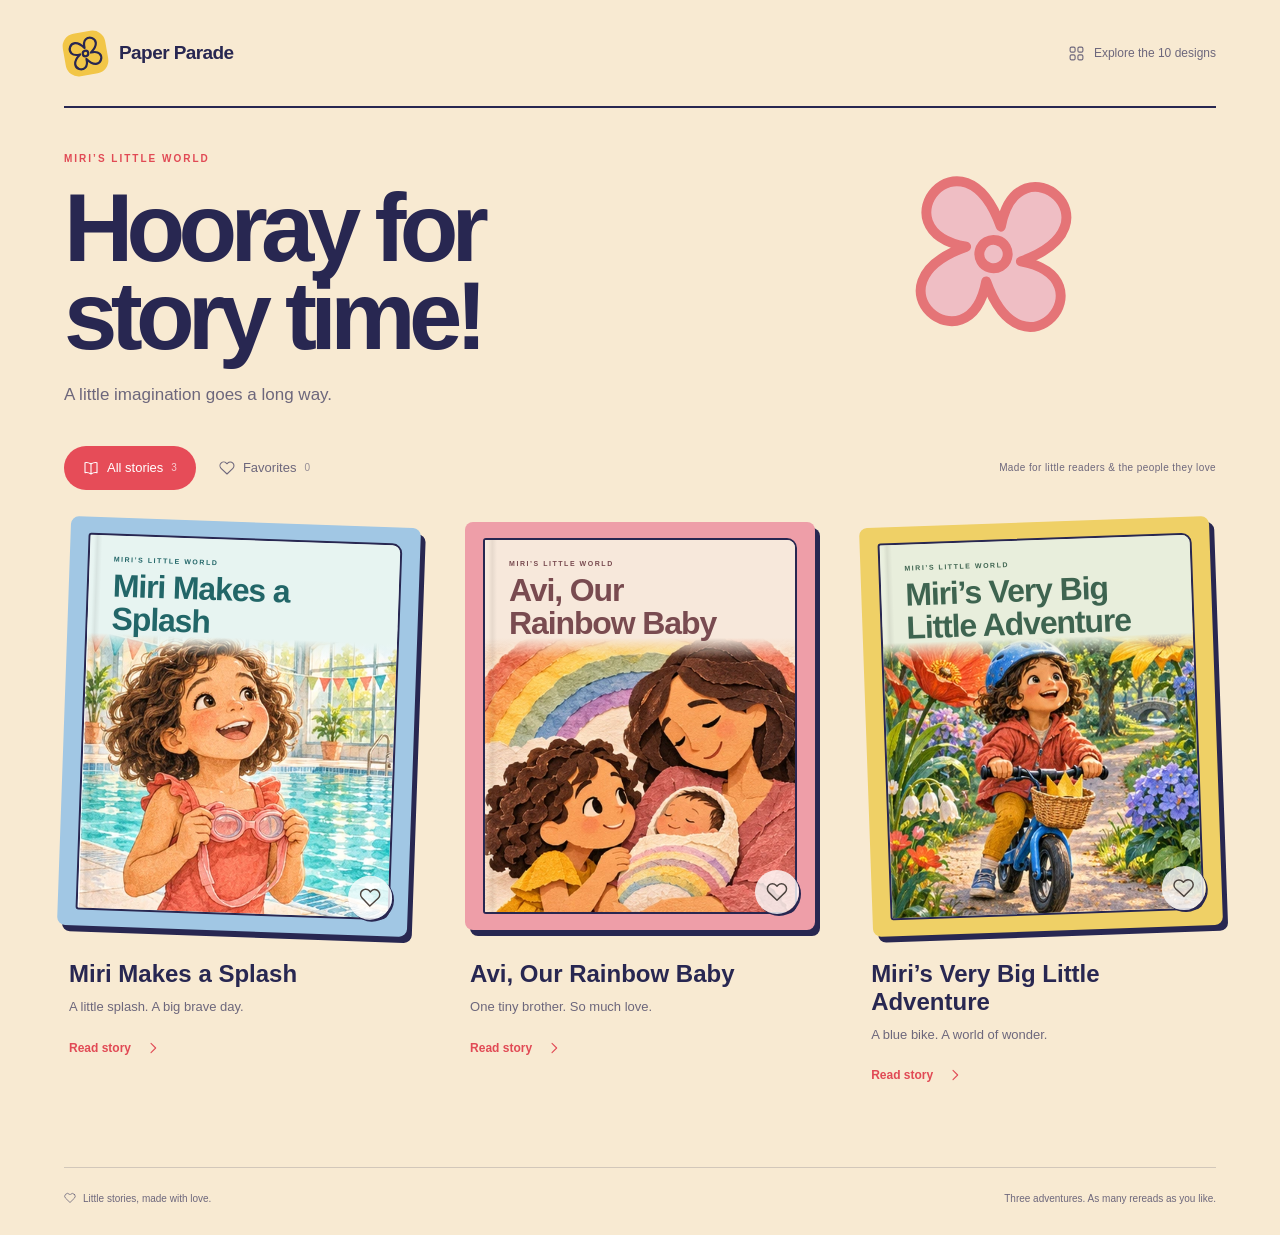
==== 03-paper-parade/index.html @ b691b572 "Add Miri storybooks and ten responsive library designs" ====
<!doctype html>
<html lang="en"><head><meta charset="utf-8"><meta name="viewport" content="width=device-width,initial-scale=1,viewport-fit=cover"><meta name="theme-color" content="#f6f0e3"><meta name="description" content="Three illustrated stories for Miri. A little library for reading together."><title>Paper Parade · Miri’s Little World</title><link rel="icon" href="../shared/favicon.svg" type="image/svg+xml"><link rel="stylesheet" href="../shared/styles.css"></head><body data-concept="03-paper-parade"><a class="skip-link" href="#shelf">Skip to books</a><div id="app"></div><noscript><p>Please enable JavaScript to open the storybooks.</p></noscript><script src="../shared/books.js"></script><script src="../shared/concepts.js"></script><script src="../shared/app.js"></script></body></html>
---- shared/styles.css ----
@font-face{font-family:StorySerif;src:local('Iowan Old Style'),local('Palatino')}
:root{--bg:#f6f0e3;--ink:#294d46;--accent:#c15c42;--muted:color-mix(in srgb,var(--ink) 67%,var(--bg));--line:color-mix(in srgb,var(--ink) 18%,transparent);--body:ui-rounded,'Avenir Next',Avenir,'Trebuchet MS',sans-serif;--display:StorySerif,'Iowan Old Style',Palatino,'Book Antiqua',Georgia,serif}
*{box-sizing:border-box} [hidden]{display:none!important}html{background:var(--bg);color:var(--ink);scroll-behavior:smooth}body{margin:0;font-family:var(--body);-webkit-font-smoothing:antialiased}button,a{-webkit-tap-highlight-color:transparent}button{font:inherit;color:inherit;border:0;cursor:pointer}a{color:inherit;text-decoration:none}button:focus-visible,a:focus-visible{outline:3px solid var(--accent);outline-offset:5px}button:disabled{cursor:default;opacity:.28}svg{width:22px;height:22px;flex-shrink:0}button svg,a svg{pointer-events:none}img{display:block;max-width:100%}button{touch-action:manipulation}button,a{min-height:44px}p,h1,h2{margin:0}button{background:none}h1,h2{font-family:var(--display);font-weight:500}.font-round{--display:ui-rounded,'Arial Rounded MT Bold','Trebuchet MS',sans-serif}.font-round h1,.font-round h2{font-weight:800;letter-spacing:-.045em}.font-sans{--display:'Avenir Next',Avenir,'Trebuchet MS',sans-serif}.font-sans h1,.font-sans h2{font-weight:600;letter-spacing:-.05em}
.sr-only{position:absolute;width:1px;height:1px;overflow:hidden;clip:rect(0,0,0,0);white-space:nowrap}.skip-link{position:fixed;top:0;left:12px;transform:translateY(-120%);z-index:100;padding:12px;background:var(--bg)}.skip-link:focus{transform:none}
#library{max-width:1440px;margin:auto;padding:0 6vw;min-height:100svh;position:relative}.site-header{height:108px;display:flex;align-items:center;justify-content:space-between;gap:20px;border-bottom:1px solid var(--line)}.brand{display:flex;align-items:center;gap:12px;font-size:19px;font-weight:650;letter-spacing:-.03em;min-width:0}.brand-mark{display:grid;place-items:center;width:38px;height:38px;color:var(--accent)}.brand-mark svg{width:33px;height:33px}.concept-link{font-size:12px;display:flex;align-items:center;gap:9px;color:var(--muted)}.concept-link svg{width:17px;height:17px}.intro{position:relative;padding:64px 0 48px}.eyebrow{font-family:var(--body);font-size:10px;font-weight:700;letter-spacing:.2em;line-height:1.5}.intro .eyebrow{color:var(--accent);margin-bottom:18px}.intro h1{font-size:clamp(40px,4.5vw,66px);line-height:1.07;letter-spacing:-.04em;max-width:830px}.intro-sub{font-size:15px;color:var(--muted);margin-top:20px;line-height:1.6}.intro-decoration{position:absolute;right:7%;top:26%;transform:rotate(12deg);color:var(--accent);opacity:.75}.intro-decoration svg{width:110px;height:110px;stroke-width:.75}
.library-toolbar{display:flex;align-items:center;justify-content:space-between;gap:20px;margin-bottom:32px}.filter-tabs{display:flex;gap:4px;flex-wrap:wrap}.filter-tabs button{display:flex;align-items:center;gap:8px;border-radius:30px;padding:0 18px;font-size:13px;min-height:44px;color:var(--muted);border:1px solid transparent;transition:background .2s}.filter-tabs button svg{width:16px;height:16px}.filter-tabs button span{font-size:10px;opacity:.7}.filter-tabs button.active{background:var(--ink);color:var(--bg)}.shelf-note{font-size:10px;letter-spacing:.04em;color:var(--muted)}
.books-grid{display:grid;grid-template-columns:repeat(3,minmax(0,1fr));gap:clamp(22px,4vw,60px)}.book-card{min-width:0;position:relative}.cover-wrap{position:relative;padding:0 4px}.cover-button{padding:0;display:block;width:100%;aspect-ratio:4/4.8;position:relative;border-radius:3px 10px 10px 3px;overflow:hidden;background:var(--book-bg);box-shadow:3px 6px 0 color-mix(in srgb,var(--book-bg) 75%,#6b5c4b),7px 13px 28px #382a141c;transition:transform .35s,box-shadow .35s;isolation:isolate;text-align:left}.cover-button:hover{transform:translateY(-8px) rotate(-1deg);box-shadow:3px 6px 0 #d4c7ae,7px 23px 35px #382a1426}.cover-button img{width:100%;height:78%;object-fit:cover;position:absolute;bottom:0}.cover-label{position:absolute;inset:0 0 auto;background:var(--book-bg);color:var(--book-ink);padding:20px 24px 18px;min-height:28%;background:linear-gradient(var(--book-bg) 83%,transparent);z-index:2}.cover-label>span{font-size:7px;letter-spacing:.22em;font-weight:700;display:block;margin-bottom:7px}.cover-label strong{font-family:StorySerif,'Iowan Old Style',Georgia,serif;font-weight:500;letter-spacing:-.035em;font-size:clamp(21px,2.6vw,35px);line-height:1.03;display:block;max-width:94%}.cover-spine{position:absolute;inset:0 auto 0 0;width:12px;background:linear-gradient(90deg,#fff3,transparent 30%,#0001 60%,transparent);z-index:3}.favorite{display:grid;place-items:center;min-width:44px;min-height:44px;border-radius:50%;background:#fffc;color:#4d4540;box-shadow:0 2px 8px #1b1b1b0d}.cover-wrap>.favorite{position:absolute;bottom:16px;right:16px;z-index:3}.favorite.is-favorite{color:#b24c5d;background:#fff4f3}.favorite.is-favorite svg{fill:currentColor}.favorite:hover{transform:scale(1.06)}.book-info{padding:24px 5px 0}.book-category{font-size:9px;text-transform:uppercase;letter-spacing:.13em;font-weight:650;color:var(--muted);margin-bottom:9px}.book-info h2{font-size:25px;line-height:1.15;letter-spacing:-.025em;max-width:350px}.book-info h2 button{text-align:left;padding:0;min-height:0;font:inherit}.book-short{color:var(--muted);font-size:13px;line-height:1.5;margin-top:9px}.read-link{font-size:12px;font-weight:650;display:flex;align-items:center;gap:14px;color:var(--accent);padding:0;margin-top:9px}.read-link svg{width:16px;height:16px}.story-number{display:none}.library-footer{display:flex;justify-content:space-between;align-items:center;gap:15px;margin-top:70px;padding:24px 0 30px;border-top:1px solid var(--line);font-size:10px;color:var(--muted)}.library-footer>span:first-child{display:flex;gap:7px;align-items:center}.library-footer svg{width:12px;height:12px}.primary,.secondary{min-height:48px;display:inline-flex;justify-content:center;align-items:center;gap:12px;padding:12px 23px;border-radius:30px;font-family:var(--body);font-size:13px;line-height:1.3;max-width:100%}.primary{background:var(--ink);color:var(--bg)}.primary svg,.secondary svg{width:17px;height:17px}.secondary{border:1px solid var(--line);background:transparent;color:var(--ink)}.empty-state{min-height:380px;display:flex;flex-direction:column;align-items:center;justify-content:center;text-align:center;gap:20px}.empty-state>svg{width:44px;height:44px;color:var(--accent)}.empty-state h2{font-size:34px}.empty-state p{font-size:14px;color:var(--muted)}
/* 01 — a sunlit library */
.theme-library{background-image:radial-gradient(#85744708 .6px,transparent .6px);background-size:5px 5px}.theme-library .books-grid{padding:0 14px 30px}.theme-library #shelf{border-bottom:6px solid #d8c8aa;box-shadow:0 9px 0 -5px #e8dbc4}.theme-library .cover-wrap{transform:rotate(calc((var(--card-i) - 1)*1.3deg))}.theme-library .intro-decoration{right:12%}.theme-library .book-info{min-height:165px}
/* 02 — a bedtime sky */
.theme-moon{background-image:radial-gradient(circle at 15% 19%,#f3ca7677 1px,transparent 2px),radial-gradient(circle at 72% 25%,#fff7 1px,transparent 2px),radial-gradient(circle at 80% 70%,#fff4 1px,transparent 2px);background-size:260px 320px,340px 230px,190px 370px}.theme-moon .site-header{border-color:#ffffff16}.theme-moon .intro{text-align:center;padding:55px 0 44px}.theme-moon .intro h1{margin:auto;font-size:clamp(40px,4.6vw,65px)}.theme-moon .intro-decoration{right:8%;top:20%;opacity:.6}.theme-moon .intro-decoration svg{width:64px;height:64px}.theme-moon .library-toolbar{justify-content:center}.theme-moon .shelf-note{display:none}.theme-moon .cover-button{border:7px solid #fff1;border-radius:90px 90px 8px 8px;box-shadow:0 0 60px #f3ca7610}.theme-moon .cover-label{padding:30px 30px 24px;text-align:center}.theme-moon .book-info{text-align:center}.theme-moon .book-info h2{margin:auto}.theme-moon .read-link{margin:10px auto 0}.theme-moon .books-grid{gap:5vw;max-width:1050px;margin:auto}.theme-moon .library-footer{margin-top:50px}
/* 03 — joyful handmade paper */
.theme-parade #library{padding:0 5vw}.theme-parade .site-header{border-bottom:2px solid var(--ink)}.theme-parade .brand-mark{background:#f2c647;border-radius:30%;color:var(--ink);transform:rotate(-10deg);width:43px;height:43px}.theme-parade .intro{padding:43px 0 38px}.theme-parade .intro h1{font-size:clamp(60px,7.5vw,108px);line-height:.92;letter-spacing:-.07em}.theme-parade .intro-decoration{right:12%;top:18%;color:#df4d59;transform:rotate(15deg)}.theme-parade .intro-decoration svg{width:170px;height:170px;stroke-width:1.4;fill:#edb0c0}.theme-parade .intro-sub{font-size:17px}.theme-parade .cover-wrap{background:#a1c7e4;padding:16px 18px;border-radius:8px;transform:rotate(calc((var(--card-i) - 1)*-2deg));box-shadow:5px 6px 0 var(--ink)}.theme-parade .book-card:nth-child(2) .cover-wrap{background:#ee9ea8}.theme-parade .book-card:nth-child(3) .cover-wrap{background:#efd066}.theme-parade .cover-button{box-shadow:none;border:2px solid var(--ink)}.theme-parade .cover-label strong{font-family:var(--body);font-weight:800;font-size:clamp(22px,2.5vw,34px)}.theme-parade .book-info{padding-top:30px}.theme-parade .book-info h2{font-size:24px}.theme-parade .book-category{display:none}.theme-parade .filter-tabs button.active{background:#e64c58;color:#fff}.theme-parade .favorite{box-shadow:2px 2px 0 var(--ink)}
/* 04 — a bright family room */
.theme-rainbow .intro{text-align:center}.theme-rainbow .intro h1{margin:auto}.theme-rainbow .intro-decoration{right:7%;top:18%;color:#d8a138}.theme-rainbow .intro-decoration svg{width:90px;height:90px;stroke-width:2.2}.theme-rainbow .brand-mark{color:#bc6f52}.theme-rainbow .book-card{border-radius:30px;background:#e4ecea;padding:18px 18px 22px}.theme-rainbow .book-card:nth-child(2){background:#f1dfe5}.theme-rainbow .book-card:nth-child(3){background:#e9e6cb}.theme-rainbow .cover-wrap{padding:0}.theme-rainbow .cover-button{aspect-ratio:1;border-radius:20px;box-shadow:none}.theme-rainbow .cover-label{padding:16px 20px 30px}.theme-rainbow .cover-label strong{font-size:clamp(22px,2.8vw,34px)}.theme-rainbow .cover-spine{display:none}.theme-rainbow .book-info h2{font-size:23px}.theme-rainbow .book-category{font-size:8px}.theme-rainbow .books-grid{gap:20px}.theme-rainbow .shelf-note{display:none}.theme-rainbow .library-toolbar{justify-content:center}
/* 05 — walnut and treasured books */
.theme-nook{background-image:repeating-linear-gradient(94deg,#0000 0 60px,#a16e3d09 61px,#0000 65px),radial-gradient(ellipse at 50% 5%,#86614060,transparent 65%)}.theme-nook .site-header{border-bottom-color:#c5a17433}.theme-nook .intro{padding:56px 0 42px}.theme-nook .intro h1{font-size:clamp(40px,4.8vw,68px)}.theme-nook .intro-decoration{color:#d7b278;opacity:.45}.theme-nook #shelf{padding:20px 25px 26px;background:linear-gradient(90deg,#17120f77,#17120f33,#17120f77);border-bottom:17px solid #745033;box-shadow:0 13px 20px #0b080750,inset 0 -4px #25190f;border-radius:5px}.theme-nook .books-grid{gap:45px}.theme-nook .cover-button{border:6px solid #a88558;box-shadow:5px 8px 0 #2a2016,8px 14px 20px #09070366}.theme-nook .cover-label{background:linear-gradient(var(--book-bg) 87%,transparent)}.theme-nook .book-info h2{font-size:23px}.theme-nook .book-category{display:none}.theme-nook .book-short{font-size:12px}.theme-nook .read-link{color:#e3b984}.theme-nook .library-footer{border-color:#c5a17433}
/* 06 — a cinematic feature and poster rail */
.theme-cinema #library{max-width:1600px;padding:0 5vw}.theme-cinema .site-header{height:85px}.theme-cinema .intro{padding:32px 0 28px;display:flex;align-items:end;justify-content:space-between;gap:25px}.theme-cinema .intro h1{font-size:clamp(32px,3.5vw,50px)}.theme-cinema .intro .eyebrow,.theme-cinema .intro-decoration{display:none}.theme-cinema .intro-sub{font-size:13px;max-width:180px;margin:0 0 4px}.theme-cinema .library-toolbar{margin-bottom:22px}.feature{position:relative;min-height:390px;border-radius:14px;overflow:hidden;background:var(--book-bg);color:var(--book-ink)}.feature-art{width:58%;height:100%;object-fit:cover;position:absolute;right:0;top:0}.feature:after{content:'';position:absolute;inset:0;background:linear-gradient(90deg,var(--book-bg) 30%,transparent 70%);pointer-events:none}.feature-copy{position:relative;z-index:1;max-width:55%;padding:64px 50px}.feature-copy h2{font-size:clamp(35px,4.5vw,65px);line-height:1;letter-spacing:-.05em;margin-top:20px}.feature-copy>p{font-size:14px;margin:18px 0 22px}.feature-copy .primary{background:var(--book-ink);color:var(--book-bg)}.feature>.favorite{position:absolute;z-index:2;right:20px;top:20px}.section-label{display:flex;justify-content:space-between;font-size:9px;letter-spacing:.16em;padding:30px 0 20px}.theme-cinema .books-grid{gap:20px}.theme-cinema .book-card{display:grid;grid-template-columns:115px 1fr;gap:20px;padding:15px;background:#ffffff06;border:1px solid #ffffff10;border-radius:10px}.theme-cinema .cover-label{padding:9px 10px}.theme-cinema .cover-label>span{font-size:4px;margin-bottom:4px}.theme-cinema .cover-label strong{font-size:15px}.theme-cinema .cover-button{aspect-ratio:4/5;box-shadow:none;border-radius:3px}.theme-cinema .cover-wrap{padding:0}.theme-cinema .cover-wrap>.favorite{right:6px;bottom:6px;width:34px;height:34px;min-height:34px;min-width:34px}.theme-cinema .favorite svg{width:16px;height:16px}.theme-cinema .book-info{padding:5px 0}.theme-cinema .book-info h2{font-size:18px;letter-spacing:-.03em}.theme-cinema .book-category{font-size:7px}.theme-cinema .book-short{font-size:11px}.theme-cinema .read-link{font-size:11px}.theme-cinema .library-footer{margin-top:35px}
/* 07 — the family story journal */
.theme-sunday #library{max-width:1140px}.theme-sunday .site-header{height:90px}.theme-sunday .brand{font-family:var(--display);font-weight:500;font-size:24px}.theme-sunday .intro{padding:60px 0 42px}.theme-sunday .intro h1{font-size:clamp(40px,5vw,65px)}.theme-sunday .intro-decoration{right:3%;color:#b86747}.theme-sunday .books-grid{display:flex;flex-direction:column;gap:0}.theme-sunday .book-card{display:grid;grid-template-columns:48px 260px 1fr;gap:30px;align-items:center;padding:34px 0;border-top:1px solid var(--line)}.theme-sunday .cover-wrap{grid-column:2;grid-row:1}.theme-sunday .book-info{display:contents}.theme-sunday .story-number{display:block;grid-column:1;grid-row:1;font-family:var(--display);font-size:25px;color:#a69684;align-self:start;padding-top:8px}.theme-sunday .book-info h2{grid-column:3;grid-row:1;align-self:center;font-size:35px;margin-top:-50px}.theme-sunday .book-category,.theme-sunday .book-short{display:none}.theme-sunday .read-link{grid-column:3;grid-row:1;margin-top:110px;justify-self:start;align-self:center}.theme-sunday .cover-button{aspect-ratio:1.3;border-radius:3px;box-shadow:none}.theme-sunday .cover-label{display:none}.theme-sunday .cover-button img{height:100%}.theme-sunday .cover-spine{display:none}.theme-sunday .library-footer{margin-top:15px}.theme-sunday .cover-wrap>.favorite{right:12px;bottom:12px}
/* 08 — an atlas of little adventures */
.theme-atlas{background-image:linear-gradient(#355c3c06 1px,transparent 1px),linear-gradient(90deg,#355c3c06 1px,transparent 1px);background-size:26px 26px}.theme-atlas .intro h1{font-size:clamp(44px,5vw,72px)}.theme-atlas .intro-decoration{right:10%;top:25%;transform:rotate(15deg);color:#476b50}.theme-atlas .intro-decoration svg{width:115px;height:115px;stroke-width:1}.trail-label{font-size:9px;letter-spacing:.15em;display:flex;gap:20px;padding:0 0 25px;border-top:1px solid var(--line);padding-top:20px}.trail-label span{color:var(--muted);letter-spacing:0}.theme-atlas .books-grid{position:relative;gap:36px;align-items:start}.theme-atlas .books-grid:before{content:'';position:absolute;left:10%;right:10%;top:38%;height:200px;border:2px dashed #526c4566;border-radius:50%;transform:rotate(-8deg);z-index:-1}.theme-atlas .book-card{background:#f8f4e8;border:1px solid #c4c5ac;padding:12px 12px 20px;border-radius:4px;box-shadow:0 10px 25px #2d4c2810;transform:rotate(calc((var(--card-i) - 1)*-2deg))}.theme-atlas .book-card:nth-child(2){margin-top:75px}.theme-atlas .cover-button{box-shadow:none;aspect-ratio:1;border-radius:2px}.theme-atlas .cover-label{display:none}.theme-atlas .cover-button img{height:100%}.theme-atlas .cover-spine{display:none}.theme-atlas .book-info{padding:17px 8px 0}.theme-atlas .story-number{display:block;font-size:10px;color:var(--accent);font-weight:700;letter-spacing:.1em;margin-bottom:10px}.theme-atlas .book-category{display:none}.theme-atlas .book-info h2{font-size:25px}.theme-atlas .book-short{font-size:12px}.theme-atlas .library-footer{margin-top:45px}
/* 09 — a single story on a cloud */
.theme-cloud{background-image:radial-gradient(ellipse at 5% 30%,#fff9 0,transparent 36%),radial-gradient(ellipse at 95% 60%,#fff9 0,transparent 30%)}.theme-cloud #library{max-width:1250px}.theme-cloud .site-header{border-bottom:0;height:90px}.theme-cloud .intro{text-align:center;padding:36px 0 28px}.theme-cloud .intro h1{margin:auto;font-size:clamp(37px,4vw,56px)}.theme-cloud .intro-decoration{display:none}.theme-cloud .intro-sub{margin-top:15px}.theme-cloud .library-toolbar{justify-content:center;margin-bottom:30px}.theme-cloud .shelf-note{display:none}.theme-cloud .feature{border-radius:70px 15px 70px 15px;min-height:360px;box-shadow:0 18px 50px #365d7214;background:#fff}.theme-cloud .feature:after{background:linear-gradient(90deg,#fff 35%,transparent 80%)}.theme-cloud .feature-copy{padding:45px;max-width:58%}.theme-cloud .feature-copy h2{font-size:clamp(30px,3.5vw,49px)}.theme-cloud .feature-copy .eyebrow{font-size:8px;color:#9b4967}.theme-cloud .feature-art{width:50%}.theme-cloud .feature-copy .primary{background:#2c5267;color:#fff}.carousel-nav{display:flex;justify-content:center;align-items:center;gap:22px;margin-top:20px;font-size:11px}.carousel-nav button{width:44px;border:1px solid #597e8f33;border-radius:50%;display:grid;place-items:center}.cloud-thumbnails{display:flex;justify-content:center;gap:15px;margin-top:15px}.cloud-thumbnails>button{display:flex;align-items:center;gap:10px;border:1px solid transparent;border-radius:18px;padding:7px 12px;text-align:left;max-width:240px;opacity:.6}.cloud-thumbnails>button.selected{background:#ffffffaa;border-color:#fff;opacity:1}.cloud-thumbnails img{width:42px;height:48px;object-fit:cover;border-radius:8px}.cloud-thumbnails span{font-size:11px;max-width:130px;line-height:1.4}.theme-cloud .library-footer{margin-top:40px;border-color:#597e8f22}
/* 10 — a pocket library */
.theme-pocket #library{max-width:820px}.theme-pocket .site-header{height:88px}.theme-pocket .brand-mark{background:#e7d8e2;color:#995270;border-radius:13px;width:36px;height:36px}.theme-pocket .brand-mark svg{width:20px;height:20px}.theme-pocket .intro{padding:42px 0 35px}.theme-pocket .intro h1{font-size:clamp(40px,5vw,56px)}.theme-pocket .intro-decoration{display:none}.theme-pocket .shelf-note{display:none}.theme-pocket .library-toolbar{margin-bottom:12px}.theme-pocket .filter-tabs{background:#e9dfe4;border-radius:15px;padding:4px;width:100%;gap:4px}.theme-pocket .filter-tabs button{flex:1;justify-content:center;border-radius:12px}.theme-pocket .filter-tabs button.active{background:#fff;color:var(--ink);box-shadow:0 2px 8px #493c4d09}.theme-pocket .books-grid{display:flex;flex-direction:column;gap:12px}.theme-pocket .book-card{display:grid;grid-template-columns:130px 1fr;gap:22px;padding:16px;background:#fffc;border-radius:20px}.theme-pocket .cover-wrap{padding:0}.theme-pocket .cover-button{aspect-ratio:1;border-radius:12px;box-shadow:none}.theme-pocket .cover-label{display:none}.theme-pocket .cover-button img{height:100%}.theme-pocket .cover-spine{display:none}.theme-pocket .book-info{padding:6px 0}.theme-pocket .book-category{font-size:8px;margin-bottom:8px}.theme-pocket .book-info h2{font-size:23px;letter-spacing:-.04em;max-width:320px}.theme-pocket .book-short{font-size:11px}.theme-pocket .read-link{font-size:11px;margin-top:5px}.theme-pocket .cover-wrap>.favorite{bottom:5px;right:5px;min-width:36px;min-height:36px;width:36px;height:36px}.theme-pocket .favorite svg{width:18px;height:18px}.theme-pocket .library-footer{margin-top:30px}
/* One story page at a time, across every viewport. */
body.reading{overflow:hidden}.reader{position:fixed;inset:0;z-index:20;display:flex;flex-direction:column;background:#e9e3d6;color:#394a40;height:100dvh;--reader-paper:#fcf9f0;--reader-ink:#35493e;--reader-muted:#72796c;--reader-line:#35493e20;--ink:var(--reader-ink);--bg:var(--reader-paper);--line:var(--reader-line)}.reader-header{height:78px;min-height:78px;display:flex;align-items:center;justify-content:space-between;gap:20px;padding:0 max(25px,4vw);color:var(--reader-ink)}.reader-header button{display:flex;align-items:center;justify-content:center;gap:8px}.back-library{font-size:12px;padding:0;white-space:nowrap}.reader-title{font-size:11px;text-align:center;line-height:1.3;max-width:45%}.reader-actions{display:flex;gap:12px;align-items:center}.reader-actions>button{min-width:44px;height:44px;border-radius:50%}.reader-actions>.favorite{background:transparent;box-shadow:none;color:inherit}.reader-actions>.favorite.is-favorite{color:#b24c5d}.reader-stage{width:min(1130px,calc(100% - 100px));flex:1;min-height:0;margin:8px auto;perspective:1800px;touch-action:pan-y;position:relative}.story-page{height:100%;width:100%;display:grid;grid-template-columns:1fr 1fr;border-radius:7px;background:var(--reader-paper);box-shadow:0 12px 50px #352f2815,0 2px 4px #352f2810;overflow:hidden;transform-origin:left center}.page-picture{display:flex;align-items:center;justify-content:center;min-width:0;min-height:0;background:var(--book-bg);position:relative;overflow:hidden}.page-picture img{width:100%;height:100%;object-fit:contain}.page-copy{display:flex;flex-direction:column;align-items:flex-start;justify-content:center;padding:clamp(22px,4.2vw,65px);position:relative;box-shadow:inset 14px 0 25px -24px #493e2a80;min-width:0;min-height:0}.page-chapter{font-size:9px;text-transform:uppercase;letter-spacing:.13em;color:var(--reader-muted);margin-bottom:30px;font-family:var(--body)}.story-text{font-family:StorySerif,'Iowan Old Style',Palatino,Georgia,serif;font-size:clamp(24px,2.65vw,38px);line-height:1.48;color:var(--reader-ink);text-wrap:pretty}.printed-page{position:absolute;bottom:25px;left:0;right:0;text-align:center;font-family:var(--body);font-size:10px;color:var(--reader-muted)}.title-page h1{font-size:clamp(34px,4.6vw,62px);line-height:1.06;letter-spacing:-.04em;margin:23px 0 20px;color:var(--book-ink)}.title-page .eyebrow{font-size:8px;letter-spacing:.18em;color:var(--book-ink)}.cover-subtitle{font-family:var(--body);font-size:14px;line-height:1.5;color:var(--reader-muted)}.title-rule{width:45px;height:1px;background:var(--reader-line);margin:25px 0}.read-together{font-family:var(--body);font-size:11px;color:var(--reader-muted);margin-bottom:23px}.title-page .primary{background:var(--book-ink);color:var(--book-bg)}.reader-footer{padding:16px 20px max(15px,env(safe-area-inset-bottom));flex-shrink:0;color:var(--reader-ink)}.reader-controls{display:flex;align-items:center;justify-content:center;gap:30px}.page-prev,.page-next{width:49px;height:49px;border:1px solid var(--reader-line);border-radius:50%;display:grid;place-items:center}.page-next{background:var(--reader-ink);color:var(--reader-paper)}.reading-position{display:flex;flex-direction:column;align-items:center;gap:6px;width:225px}.page-counter{font-family:var(--body);font-size:11px;letter-spacing:.08em}.page-dots{display:flex;align-items:center;gap:1px}.page-dots button{min-height:25px;min-width:25px;padding:0;position:relative;border-radius:50%}.page-dots button:after{content:'';position:absolute;left:9px;top:10px;width:6px;height:6px;border-radius:50%;background:var(--reader-ink);opacity:.18}.page-dots button.current:after{opacity:1;transform:scale(1.2)}.gesture-hint{text-align:center;font-size:9px;margin-top:9px;color:var(--reader-muted)}.reader-night{background:#0d1528;--reader-paper:#19263b;--reader-ink:#f0e4d0;--reader-muted:#b7b6af;--reader-line:#f0e4d033}.reader-night .page-picture img{filter:brightness(.82) saturate(.85)}.reader-night .title-page h1,.reader-night .title-page .eyebrow{color:#f0e4d0}.reader-pastel{background:#e1e9e2;--reader-paper:#fffcf5}.reader-pastel .story-page{border-radius:25px}.reader-wood{background:radial-gradient(ellipse at center,#826243,#2a2119);--reader-paper:#f5ead2}.reader-wood .story-page{box-shadow:0 20px 60px #09070380,0 3px #d4c09a,0 6px #a48d66}.reader-cinema{background:#0c1616;--reader-paper:#142323;--reader-ink:#f4ebdb;--reader-muted:#b5b9ac;--reader-line:#f4ebdb22}.reader-cinema .story-page{box-shadow:none}.reader-cinema .title-page h1,.reader-cinema .title-page .eyebrow{color:#f4ebdb}.reader-editorial{background:#f8f5ee;--reader-paper:#f8f5ee}.reader-editorial .story-page{box-shadow:none;border-radius:0}.reader-field{background:#dce2cd;--reader-paper:#fbf4e5}.reader-field .story-page{border:1px solid #58684b44;box-shadow:4px 4px 0 #b9c2a3}.reader-cloud{background:#e2f0f5;--reader-paper:#fff;--reader-ink:#355369}.reader-cloud .story-page{border-radius:30px}.reader-minimal{background:#f5eef0;--reader-paper:#fff;--reader-ink:#493c4d}.reader-minimal .story-page{box-shadow:none;border-radius:15px}.end-page{background:var(--reader-paper);border-radius:12px;height:100%;display:flex;flex-direction:column;align-items:center;justify-content:center;text-align:center;padding:25px;overflow:hidden}.end-art{position:relative;width:135px;height:135px;margin-bottom:28px}.end-art>img{border-radius:50%;width:100%;height:100%;object-fit:cover}.end-sparkles{position:absolute;inset:-25px}.end-sparkles>span{position:absolute;left:50%;top:50%;color:var(--book-ink);animation:end-burst 1.5s cubic-bezier(.2,.8,.2,1) both;animation-delay:calc(var(--i)*.035s);--angle:calc(var(--i)*40deg)}.end-sparkles svg{width:17px;height:17px}.end-page .eyebrow{font-size:8px;color:var(--reader-muted)}.end-page h1{font-size:clamp(29px,4vw,50px);max-width:650px;line-height:1.1;letter-spacing:-.04em;margin:18px 0}.end-page>p:not(.eyebrow){font-size:14px;line-height:1.5;color:var(--reader-muted)}.end-actions{display:flex;gap:12px;justify-content:center;flex-wrap:wrap;margin-top:26px}@keyframes end-burst{from{opacity:0;transform:rotate(var(--angle)) translateY(-25px) rotate(calc(-1*var(--angle))) scale(.1)}30%{opacity:1}to{opacity:0;transform:rotate(var(--angle)) translateY(-115px) rotate(calc(-1*var(--angle))) scale(1.3)}}
@media(min-width:1500px){#library{padding:0 75px}}
@media(max-width:1100px){.shelf-note{display:none}.theme-cinema .books-grid{gap:12px}.theme-cinema .book-card{grid-template-columns:85px 1fr;gap:12px;padding:10px}.theme-cinema .book-short{display:none}.theme-cinema .book-info h2{font-size:17px}.theme-cinema .cover-label strong{font-size:12px}.theme-sunday .book-card{grid-template-columns:35px 220px 1fr;gap:25px}.theme-sunday .book-info h2{font-size:30px}.intro-decoration{right:5%}.theme-parade .intro-decoration svg{width:135px;height:135px}.books-grid{gap:28px}.theme-nook .books-grid{gap:30px}.reader-stage{width:calc(100% - 60px)}.page-copy{padding:35px}.page-chapter{margin-bottom:20px}.story-text{font-size:clamp(24px,3vw,34px)}}
@media(max-width:760px){#library{padding:0 6vw}.site-header{height:80px}.brand{font-size:17px;gap:7px}.brand-mark svg{width:28px;height:28px}.concept-link span{display:none}.concept-link{width:44px;justify-content:center}.intro{padding:40px 0 35px}.intro h1{font-size:43px}.intro-sub{font-size:13px;max-width:75%}.intro-decoration svg{width:65px;height:65px}.intro-decoration{right:0;top:38%}.library-toolbar{margin-bottom:24px}.filter-tabs button{font-size:12px;padding:0 14px}.books-grid{gap:25px}.cover-label{padding:13px 15px 20px}.cover-label strong{font-size:25px}.cover-label>span{font-size:6px}.book-info{padding:18px 3px 0}.book-info h2{font-size:22px}.book-category{font-size:8px}.book-short{font-size:12px}.library-footer{margin-top:40px;align-items:flex-start}.library-footer>span:last-child{max-width:130px;text-align:right;line-height:1.7}.theme-library .books-grid{padding:0 4px 25px}.theme-moon .intro-sub,.theme-rainbow .intro-sub,.theme-cloud .intro-sub{max-width:none}.theme-moon .intro-decoration{right:0;top:20%}.theme-moon .intro-decoration svg{width:40px;height:40px}.theme-moon .cover-label{padding:23px 18px}.theme-parade .intro h1{font-size:72px}.theme-parade .intro-decoration{right:5%;top:25%}.theme-parade .intro-decoration svg{width:95px;height:95px}.theme-parade .cover-wrap{padding:10px}.theme-parade .cover-label strong{font-size:24px}.theme-rainbow .intro-decoration{display:none}.theme-rainbow .book-card{padding:13px 13px 20px;border-radius:22px}.theme-rainbow .book-info h2{font-size:23px}.theme-rainbow .cover-label strong{font-size:24px}.theme-nook #shelf{padding:12px 15px 20px}.theme-nook .books-grid{gap:25px}.theme-cinema .books-grid{grid-template-columns:1fr}.theme-cinema .book-card{grid-template-columns:85px 1fr;padding:10px 15px;gap:20px}.theme-cinema .book-info{padding:8px 0}.theme-cinema .book-info h2{font-size:21px}.theme-cinema .book-short{display:block}.theme-cinema .feature{min-height:345px}.feature-copy{padding:40px 30px}.feature-copy h2{font-size:42px}.theme-cinema .intro-sub{display:none}.theme-cinema .intro h1{font-size:40px}.theme-sunday .book-card{grid-template-columns:26px 38% 1fr;gap:15px;padding:25px 0}.theme-sunday .book-info h2{font-size:24px;margin-top:-38px}.theme-sunday .read-link{margin-top:110px;font-size:11px}.theme-sunday .cover-button{aspect-ratio:.9}.theme-sunday .story-number{font-size:20px}.theme-atlas .books-grid{gap:25px}.theme-atlas .book-info h2{font-size:24px}.theme-atlas .book-card{padding:10px}.theme-atlas .book-card:nth-child(2){margin-top:40px}.theme-cloud .feature-copy{padding:35px 25px}.theme-cloud .feature-copy h2{font-size:35px}.theme-cloud .feature{min-height:330px}.cloud-thumbnails span{display:none}.cloud-thumbnails>button{padding:5px;border-radius:13px}.cloud-thumbnails img{width:50px;height:55px}.theme-pocket .book-card{grid-template-columns:110px 1fr;gap:20px}.theme-pocket .book-info h2{font-size:21px}.reader-header{height:64px;min-height:64px;padding:0 20px;gap:10px}.reader-title{font-size:10px;max-width:40%}.reader-actions{gap:0}.back-library span{font-size:11px}.reader-stage{width:calc(100% - 36px);margin:2px auto}.reader-footer{padding-top:12px;padding-bottom:max(10px,env(safe-area-inset-bottom))}.reader-controls{gap:18px}.reading-position{width:205px}.page-prev,.page-next{width:45px;height:45px}}
@media(max-width:600px){.books-grid{grid-template-columns:1fr;max-width:360px;margin:auto;gap:40px}.theme-library #shelf{border-bottom:0;box-shadow:none}.theme-library .book-card{border-bottom:5px solid #d8c8aa;padding:0 15px 20px;box-shadow:0 8px 0 -5px #e8dbc4}.theme-library .book-info{min-height:0}.cover-label strong{font-size:32px}.cover-label{padding:20px 24px 30px}.book-info h2{font-size:26px}.book-category{font-size:9px}.cover-button{aspect-ratio:4/4.65}.theme-moon .books-grid{max-width:300px;gap:35px}.theme-moon .intro h1{font-size:39px}.theme-moon .cover-label{padding:28px 25px}.theme-moon .intro-decoration{top:10%;right:-2%}.theme-moon .cover-label strong{font-size:30px}.theme-parade .books-grid{max-width:330px;gap:36px}.theme-parade .cover-label strong{font-size:30px}.theme-parade .intro h1{font-size:66px}.theme-parade .intro-decoration{right:-2%;top:32%}.theme-parade .intro-decoration svg{width:65px;height:65px}.theme-parade .intro-sub{max-width:77%;font-size:14px}.theme-rainbow .books-grid{max-width:350px;gap:22px}.theme-rainbow .cover-label strong{font-size:30px}.theme-rainbow .intro h1{font-size:39px}.theme-rainbow .book-info{padding:18px 6px 0}.theme-nook .intro h1{font-size:40px}.theme-nook #shelf{padding:20px 15px 12px;border-bottom:12px solid #745033}.theme-nook .books-grid{max-width:290px;gap:38px}.theme-nook .book-card{padding-bottom:22px;border-bottom:8px solid #745033}.theme-nook .cover-label strong{font-size:30px}.theme-cinema .feature{min-height:440px}.theme-cinema .feature-art{width:100%;height:75%;top:0}.theme-cinema .feature:after{background:linear-gradient(0deg,var(--book-bg) 20%,transparent 80%)}.theme-cinema .feature-copy{padding:220px 25px 25px;max-width:100%}.theme-cinema .feature-copy h2{font-size:36px;margin-top:8px;max-width:300px}.theme-cinema .feature-copy .eyebrow{font-size:8px}.theme-cinema .feature-copy>p{font-size:12px;margin:12px 0 15px}.theme-cinema .feature-copy .primary{min-height:44px;padding:8px 18px;font-size:12px}.theme-cinema .books-grid{max-width:none;gap:12px}.theme-cinema .book-info h2{font-size:20px}.theme-cinema .book-category{font-size:7px}.theme-sunday .intro h1{font-size:39px}.theme-sunday .intro-decoration{display:none}.theme-sunday .book-card{grid-template-columns:22px 37% 1fr;gap:12px}.theme-sunday .book-info h2{font-size:23px;margin-top:-24px}.theme-sunday .read-link{margin-top:115px}.theme-sunday .read-link svg{width:12px}.theme-sunday .cover-wrap>.favorite{right:5px;bottom:5px;min-width:36px;min-height:36px}.theme-sunday .cover-wrap>.favorite svg{width:18px;height:18px}.theme-sunday .cover-button{aspect-ratio:.85}.theme-atlas .intro h1{font-size:44px}.theme-atlas .intro-decoration{right:0;top:30%}.theme-atlas .intro-decoration svg{width:68px;height:68px}.theme-atlas .books-grid{max-width:340px;padding:0 18px}.theme-atlas .books-grid:before{left:50%;top:0;height:100%;width:15%;border-radius:0;transform:none}.theme-atlas .book-card:nth-child(2){margin-top:0}.theme-atlas .book-card{transform:rotate(calc((var(--card-i) - 1)*-2deg));padding:12px 12px 18px}.trail-label{font-size:8px;gap:12px}.theme-cloud .intro h1{font-size:36px}.theme-cloud .intro{padding:25px 0}.theme-cloud .feature{min-height:440px;border-radius:50px 12px 50px 12px}.theme-cloud .feature-art{width:100%;height:65%}.theme-cloud .feature:after{background:linear-gradient(0deg,#fff 20%,transparent 80%)}.theme-cloud .feature-copy{padding:245px 25px 25px;max-width:100%}.theme-cloud .feature-copy h2{font-size:33px;margin-top:10px}.theme-cloud .feature-copy>p{font-size:12px;margin:12px 0 18px}.theme-cloud .library-toolbar{margin-bottom:20px}.theme-cloud .library-footer{margin-top:30px}.theme-pocket #library{padding:0 5vw}.theme-pocket .intro h1{font-size:42px}.theme-pocket .intro-sub{max-width:100%;font-size:12px}.theme-pocket .book-card{grid-template-columns:95px 1fr;gap:14px;padding:13px;border-radius:16px}.theme-pocket .book-info h2{font-size:19px;line-height:1.15}.theme-pocket .book-info{padding:2px 0}.theme-pocket .book-category{font-size:6px;letter-spacing:.1em;margin-bottom:7px}.theme-pocket .book-short{display:none}.theme-pocket .read-link{font-size:10px;min-height:36px;gap:8px}.theme-pocket .books-grid{max-width:none;gap:12px}.theme-pocket .cover-button{height:100%;min-height:115px}.theme-pocket .library-footer>span:last-child{display:none}.reader-title{display:none}.reader-stage{width:calc(100% - 24px)}.reader-header{height:56px;min-height:56px;padding:0 14px}.reader-header .reader-actions>button{height:44px}.page-dots button{min-width:23px}.reading-position{width:190px}.reader-controls{gap:15px}.gesture-hint{font-size:8px;margin-top:5px}.page-prev,.page-next{width:44px;height:44px}.reader-footer{padding-top:10px}.end-page{padding:20px}.end-art{width:105px;height:105px;margin-bottom:24px}.end-page h1{font-size:33px}.end-page>p:not(.eyebrow){font-size:12px}.end-actions{margin-top:24px;gap:10px}.end-actions .primary,.end-actions .secondary{font-size:11px;min-height:44px;padding:10px 17px}}
@media(orientation:portrait){.story-page{grid-template-columns:1fr;grid-template-rows:minmax(0,1fr) auto}.page-picture img{object-fit:contain}.page-copy{box-shadow:inset 0 12px 22px -24px #493e2a80;padding:28px 35px 42px}.page-chapter{font-size:8px;margin-bottom:13px}.story-text{font-size:clamp(24px,3.4vw,32px);line-height:1.42}.printed-page{bottom:14px;font-size:9px}.title-page .page-copy{padding:28px 35px;align-items:center;text-align:center}.title-page h1{font-size:clamp(34px,5.5vw,48px);max-width:520px;margin:12px 0}.title-page .cover-subtitle{font-size:13px}.title-rule{margin:17px 0;width:30px}.read-together{display:none}.title-page .primary{margin-top:0;min-height:44px}.reader-stage{max-width:730px}}
@media(max-width:600px) and (orientation:portrait){.page-copy{padding:20px 24px 32px}.page-chapter{font-size:7px;margin-bottom:10px}.story-text{font-size:clamp(20px,5.25vw,25px);line-height:1.42}.printed-page{bottom:10px}.title-page .page-copy{padding:20px 24px}.title-page h1{font-size:32px;margin:10px 0}.title-page .cover-subtitle{font-size:12px}.title-rule{margin:13px 0}.title-page .primary{font-size:12px}.reader-cloud .story-page,.reader-pastel .story-page{border-radius:18px}}
@media(max-height:620px) and (orientation:landscape){.reader-header{height:48px;min-height:48px;padding:0 18px}.reader-stage{width:calc(100% - 60px);margin:0 auto}.reader-footer{padding:5px 15px max(5px,env(safe-area-inset-bottom))}.reader-controls{gap:25px}.gesture-hint{display:none}.reading-position{flex-direction:row;width:auto;gap:15px}.page-dots{gap:0}.page-prev,.page-next{height:44px;width:44px}.page-copy{padding:20px 25px}.page-chapter{font-size:7px;margin-bottom:10px}.story-text{font-size:clamp(18px,2.7vw,25px);line-height:1.4}.printed-page{bottom:8px;font-size:8px}.title-page h1{font-size:clamp(25px,4vw,39px);margin:10px 0}.title-page .eyebrow{font-size:6px}.cover-subtitle{font-size:11px}.title-rule{margin:12px 0}.read-together{display:none}.title-page .primary{min-height:44px;font-size:11px}.end-page{padding:12px}.end-art{width:65px;height:65px;margin-bottom:8px}.end-page h1{font-size:28px;margin:8px 0}.end-page>p:not(.eyebrow){font-size:11px}.end-actions{margin-top:12px}.end-actions button{min-height:44px;font-size:11px;padding:8px 18px}}
@media(max-height:390px) and (orientation:landscape){.page-chapter{display:none}.story-text{font-size:18px;line-height:1.32}.page-copy{padding:14px 22px}.title-rule{display:none}.title-page .cover-subtitle{display:none}.title-page .primary{margin-top:8px}.end-art{display:none}.reader-header{height:44px;min-height:44px}.reader-footer{padding:0 15px}.end-page h1{font-size:25px}.end-actions{margin-top:9px}.printed-page{bottom:5px}}
.reader:focus{outline:none}.end-page{overflow-y:auto}.end-art{flex-shrink:0}
@media(max-height:740px) and (orientation:portrait){.end-art{width:65px;height:65px;margin-bottom:12px}.end-page h1{font-size:27px;margin:12px 0}.end-actions{gap:8px;margin-top:15px}.end-actions button{padding:8px 14px;font-size:10px}.end-page{padding:15px}}
@media(prefers-reduced-motion:reduce){*,*:before,*:after{animation-duration:.001ms!important;animation-delay:0ms!important;transition:none!important;scroll-behavior:auto!important}.cover-button:hover{transform:none}.end-sparkles{display:none}}
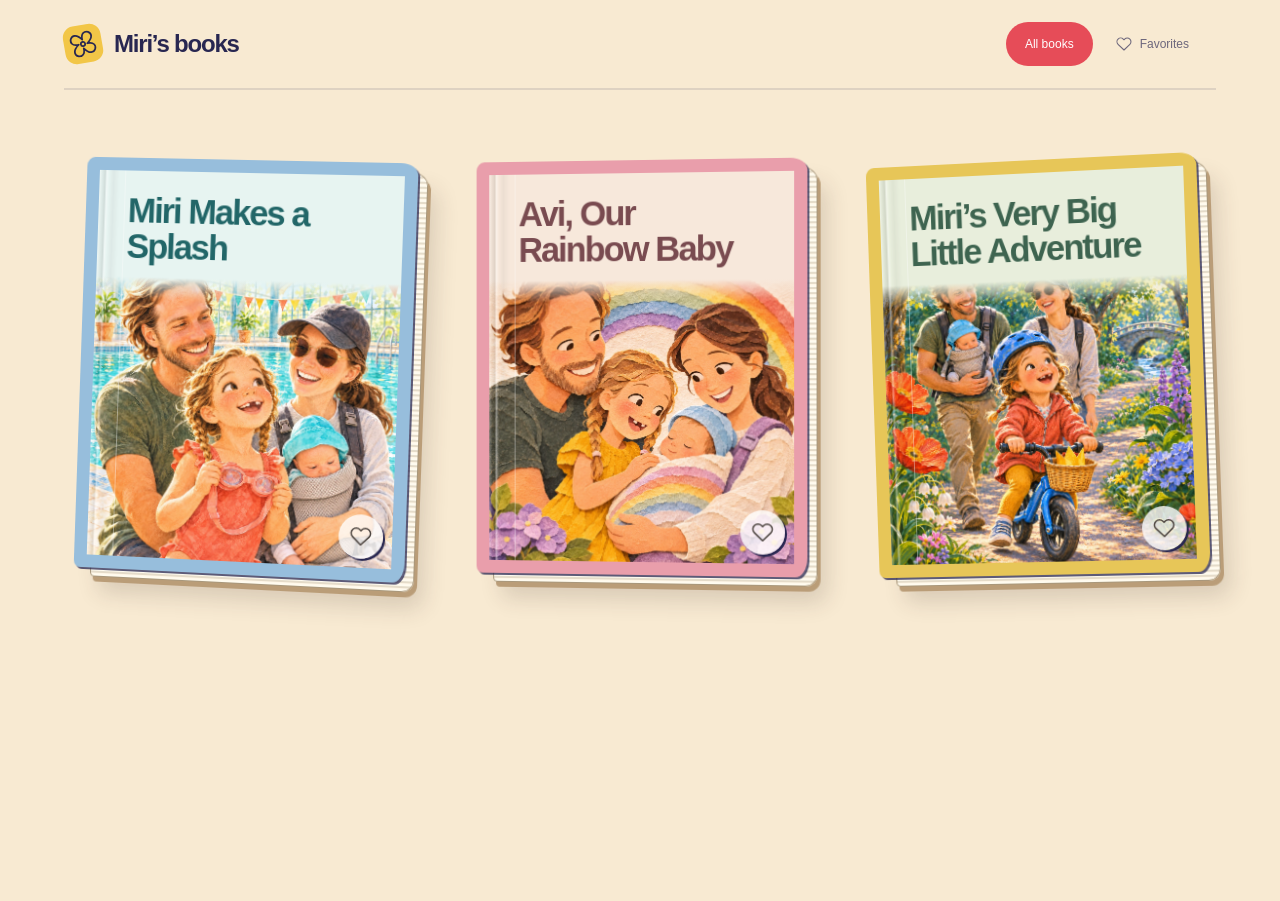
==== commit 02eb1286: "Select Paper Parade and refine illustrated book reading experience" ====
--- a/03-paper-parade/index.html
+++ b/03-paper-parade/index.html
@@ -1,2 +1 @@
-<!doctype html>
-<html lang="en"><head><meta charset="utf-8"><meta name="viewport" content="width=device-width,initial-scale=1,viewport-fit=cover"><meta name="theme-color" content="#f6f0e3"><meta name="description" content="Three illustrated stories for Miri. A little library for reading together."><title>Paper Parade · Miri’s Little World</title><link rel="icon" href="../shared/favicon.svg" type="image/svg+xml"><link rel="stylesheet" href="../shared/styles.css"></head><body data-concept="03-paper-parade"><a class="skip-link" href="#shelf">Skip to books</a><div id="app"></div><noscript><p>Please enable JavaScript to open the storybooks.</p></noscript><script src="../shared/books.js"></script><script src="../shared/concepts.js"></script><script src="../shared/app.js"></script></body></html>+<!doctype html><html lang="en"><head><meta charset="utf-8"><meta name="viewport" content="width=device-width,initial-scale=1"><title>Miri’s books</title><script>location.replace("../"+location.hash);</script></head><body><a href="../">Miri’s books</a></body></html>
